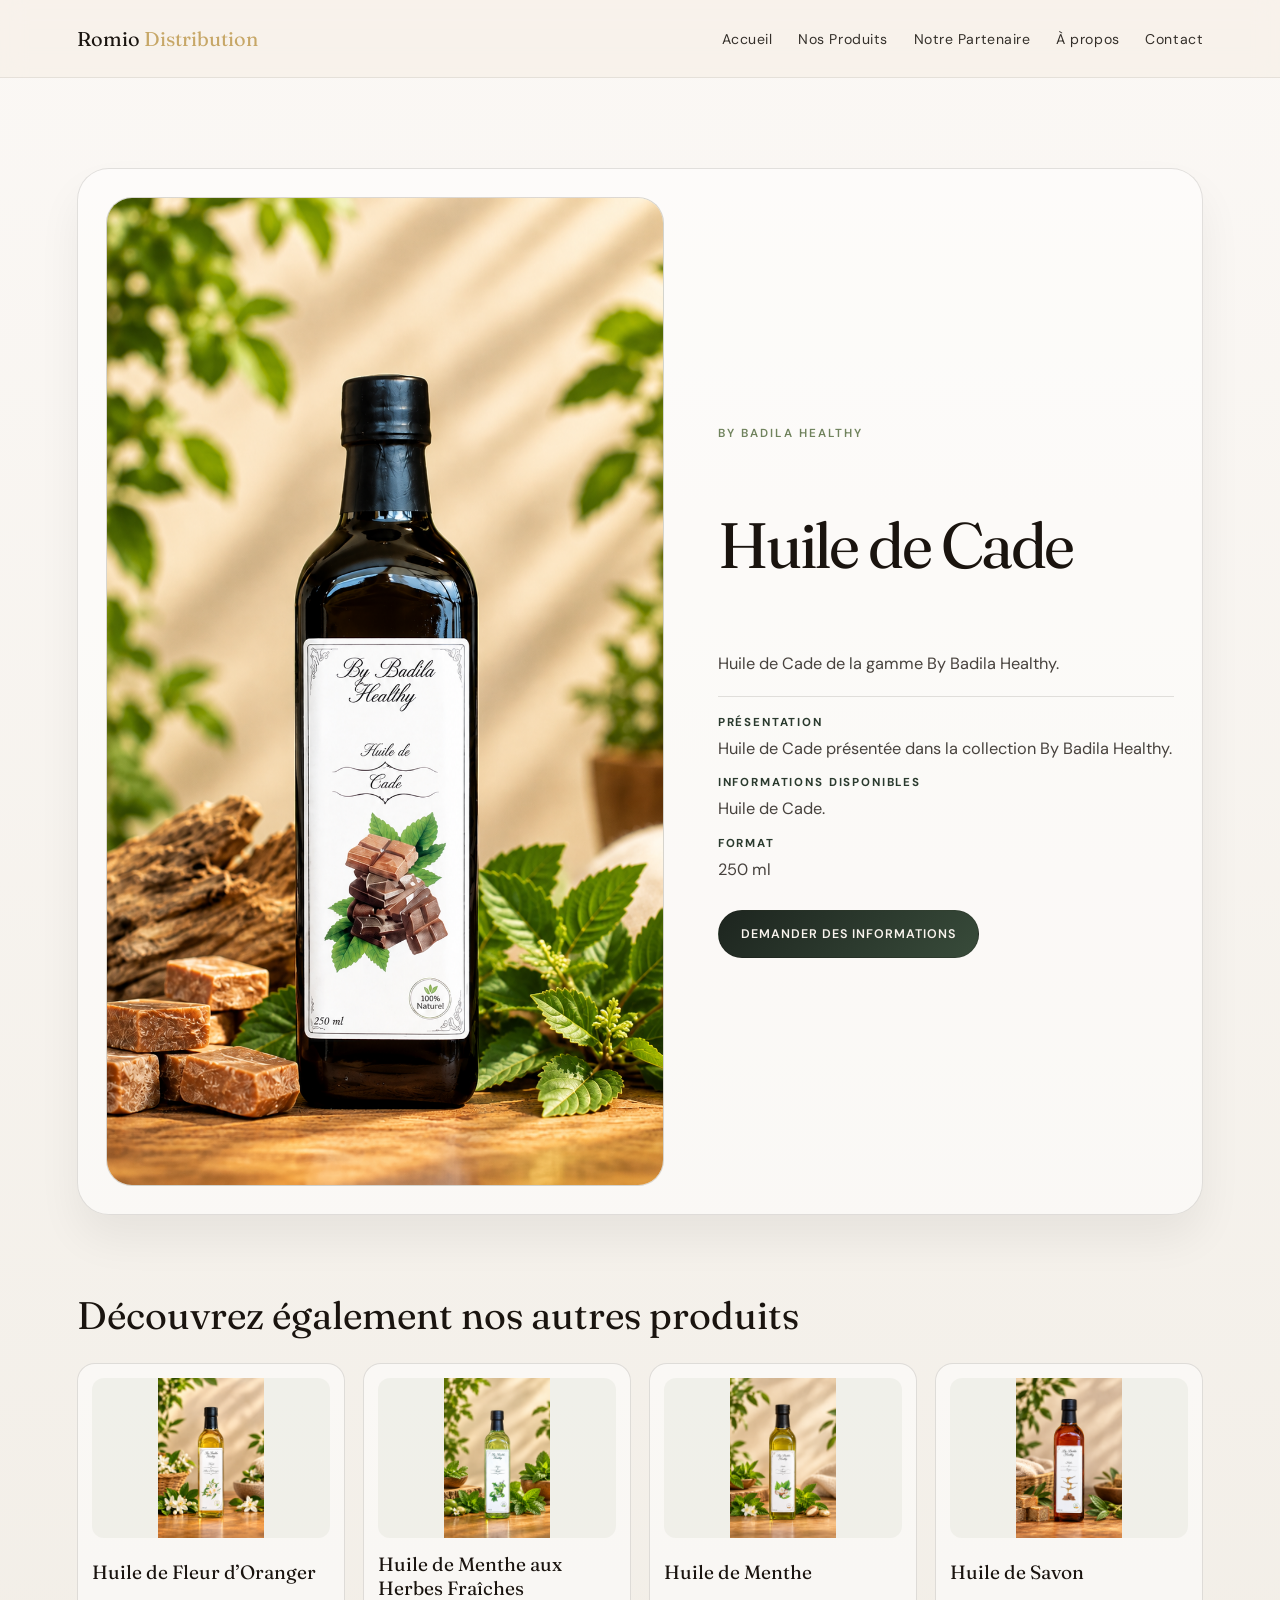
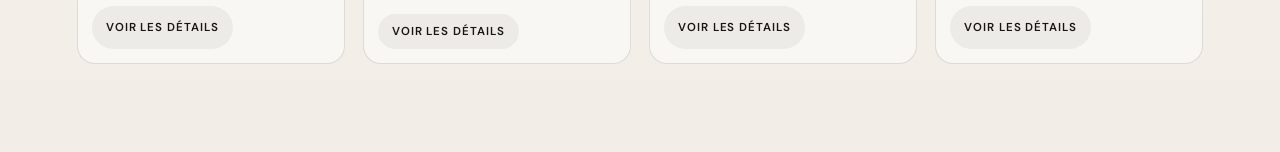
==== produit-detail.html @ a028b6a9 "Initial commit1" ====
<!DOCTYPE html>
<html lang="fr">
<head>
  <meta charset="UTF-8">
  <meta name="viewport" content="width=device-width, initial-scale=1.0">
  <title>Produit By Badila Healthy</title>
  <meta name="description" content="Détails d’un produit By Badila Healthy proposé par Romio Distribution.">
  <link rel="preconnect" href="https://fonts.googleapis.com">
  <link rel="preconnect" href="https://fonts.gstatic.com" crossorigin>
  <link href="https://fonts.googleapis.com/css2?family=Cinzel:wght@500;600;700&family=DM+Sans:wght@300;400;500;600;700&family=Fraunces:opsz,wght@9..144,400;9..144,500;9..144,600&display=swap" rel="stylesheet">
  <style>
    :root {
      color-scheme: light;
      --ink: #1a140f;
      --forest: #2a3a2e;
      --olive: #70835d;
      --sand: #f6efe7;
      --paper: #fbf8f3;
      --gold: #c7a767;
      --muted: #5c5852;
      --line: rgba(26, 19, 13, 0.12);
      --page-gutter: clamp(22px, 6vw, 90px);
      font-family: 'DM Sans', sans-serif;
      background: var(--paper);
      color: var(--ink);
    }
    * { box-sizing: border-box; }
    html { scroll-behavior: smooth; }
    body { margin: 0; min-width: 320px; background: linear-gradient(180deg, #fbf8f5 0%, #f2eee7 100%); color: var(--ink); }
    a { color: inherit; text-decoration: none; }
    img { max-width: 100%; display: block; }
    h1, h2, h3 { font-family: 'Fraunces', serif; font-weight: 400; }
    .site-nav {
      position: sticky;
      top: 0;
      z-index: 20;
      display: flex;
      align-items: center;
      justify-content: space-between;
      min-height: 78px;
      padding: 14px var(--page-gutter);
      border-bottom: 1px solid rgba(25, 20, 15, 0.08);
      background: rgba(247, 241, 234, 0.82);
      backdrop-filter: blur(12px);
      -webkit-backdrop-filter: blur(12px);
    }
    .brand { font-family: 'Fraunces', serif; font-size: 1.25rem; white-space: nowrap; }
    .brand span { color: var(--gold); }
    .nav-links { display: flex; align-items: center; gap: clamp(18px, 2vw, 30px); list-style: none; padding: 0; margin: 0; }
    .nav-links a {
      color: rgba(25, 20, 15, 0.88);
      font-size: .88rem;
      letter-spacing: .04em;
      transition: color 180ms ease;
    }
    .nav-links a:hover, .nav-links a:focus-visible { color: var(--forest); }

    .page-shell {
      max-width: 1280px;
      margin: 0 auto;
      padding: clamp(46px, 7vw, 94px) var(--page-gutter) 88px;
    }
    .detail-card {
      display: grid;
      grid-template-columns: minmax(0, 1.1fr) minmax(0, .9fr);
      gap: clamp(32px, 5vw, 54px);
      align-items: center;
      padding: clamp(20px, 3vw, 28px);
      border: 1px solid var(--line);
      border-radius: 32px;
      background: rgba(255,255,255,0.52);
      box-shadow: 0 24px 44px rgba(22, 18, 14, 0.06);
    }
    .detail-image {
      position: relative;
      overflow: hidden;
      border-radius: 26px;
      background: linear-gradient(135deg, rgba(122,143,104,0.12), rgba(199,167,103,0.08));
      border: 1px solid var(--line);
      min-height: clamp(360px, 42vw, 560px);
    }
    .detail-image img {
      width: 100%;
      height: 100%;
      object-fit: contain;
    }
    .detail-copy {
      display: grid;
      gap: 18px;
    }
    .detail-copy .eyebrow {
      color: var(--olive);
      font-size: .73rem;
      letter-spacing: .18em;
      text-transform: uppercase;
      font-weight: 600;
    }
    .detail-copy h1 {
      font-size: clamp(2.9rem, 5vw, 4.6rem);
      line-height: 1.02;
      letter-spacing: -.04em;
    }
    .detail-copy p {
      margin: 0;
      color: rgba(26, 20, 15, 0.8);
      font-size: 1.02rem;
      line-height: 1.8;
    }
    .detail-meta {
      display: grid;
      gap: 12px;
      padding: 18px 0 0;
      border-top: 1px solid var(--line);
    }
    .detail-meta strong {
      display: block;
      margin-bottom: 4px;
      color: var(--forest);
      font-size: .72rem;
      letter-spacing: .16em;
      text-transform: uppercase;
    }
    .detail-actions {
      display: flex;
      flex-wrap: wrap;
      gap: 14px;
      margin-top: 8px;
    }
    .primary-btn, .secondary-btn {
      display: inline-flex;
      align-items: center;
      justify-content: center;
      min-height: 48px;
      padding: 0 22px;
      border-radius: 999px;
      border: 1px solid rgba(26, 20, 15, 0.12);
      font-size: .78rem;
      font-weight: 600;
      letter-spacing: .08em;
      text-transform: uppercase;
      transition: transform 180ms ease, box-shadow 180ms ease;
    }
    .primary-btn {
      background: linear-gradient(135deg, #1d251f 0%, #384b3a 100%);
      color: #f9f4ee;
    }
    .secondary-btn {
      background: transparent;
      color: var(--ink);
    }
    .primary-btn:hover, .secondary-btn:hover, .primary-btn:focus-visible, .secondary-btn:focus-visible {
      transform: translateY(-1px);
      box-shadow: 0 12px 24px rgba(26, 20, 15, 0.08);
    }

    .related {
      margin-top: 76px;
    }
    .related h2 {
      font-size: clamp(2rem, 3vw, 2.8rem);
      margin-bottom: 24px;
    }
    .related-grid {
      display: grid;
      grid-template-columns: repeat(4, minmax(0, 1fr));
      gap: 18px;
    }
    .related-card {
      display: grid;
      gap: 14px;
      padding: 14px;
      border: 1px solid var(--line);
      border-radius: 18px;
      background: rgba(255,255,255,0.5);
      transition: transform 180ms ease, box-shadow 180ms ease;
    }
    .related-card:hover, .related-card:focus-visible {
      transform: translateY(-3px);
      box-shadow: 0 16px 24px rgba(22,18,14,0.06);
    }
    .related-card img {
      width: 100%;
      height: 160px;
      object-fit: contain;
      border-radius: 12px;
      background: rgba(122,143,104,0.08);
    }
    .related-card h3 {
      margin: 0;
      font-size: 1.2rem;
    }
    .related-card a {
      display: inline-flex;
      align-items: center;
      justify-content: center;
      width: fit-content;
      padding: 10px 14px;
      border-radius: 999px;
      background: rgba(25, 22, 17, 0.05);
      font-size: .72rem;
      letter-spacing: .08em;
      text-transform: uppercase;
      font-weight: 600;
    }

    @media (max-width: 980px) {
      .detail-card { grid-template-columns: 1fr; }
      .related-grid { grid-template-columns: repeat(2, minmax(0, 1fr)); }
    }
    @media (max-width: 640px) {
      .site-nav { flex-direction: column; min-height: auto; gap: 10px; padding-top: 16px; padding-bottom: 16px; }
      .nav-links { flex-wrap: wrap; justify-content: center; }
      .related-grid { grid-template-columns: 1fr; }
    }
  </style>
</head>
<body>
  <nav class="site-nav" aria-label="Navigation principale">
    <a class="brand" href="index.html#accueil">Romio <span>Distribution</span></a>
    <ul class="nav-links">
      <li><a href="index.html#accueil">Accueil</a></li>
      <li><a href="produits-by-badila.html">Nos Produits</a></li>
      <li><a href="index.html#partenaire">Notre Partenaire</a></li>
      <li><a href="index.html#histoire">À propos</a></li>
      <li><a href="index.html#contact">Contact</a></li>
    </ul>
  </nav>

  <main class="page-shell">
    <section class="detail-card" aria-live="polite">
      <div class="detail-image">
        <img id="productImage" src="imags/Huile de Cade.png" alt="Huile de Cade">
      </div>

      <div class="detail-copy">
        <span class="eyebrow">By Badila Healthy</span>
        <h1 id="productName">Produit</h1>
        <p id="productDescription"></p>

        <div class="detail-meta">
          <div>
            <strong>Présentation</strong>
            <p id="productIntro"></p>
          </div>
          <div>
            <strong>Informations disponibles</strong>
            <p id="productInfo"></p>
          </div>
          <div>
            <strong>Format</strong>
            <p id="productFormat"></p>
          </div>
        </div>

        <div class="detail-actions">
          <a class="primary-btn" href="mailto:contact@romio-distribution.com">Demander des informations</a>
        </div>
      </div>
    </section>

    <section class="related" aria-labelledby="related-title">
      <h2 id="related-title">Découvrez également nos autres produits</h2>
      <div class="related-grid" id="relatedGrid"></div>
    </section>
  </main>

  <script>
    const productData = {
      menthe: {
        name: 'Huile de Menthe aux Herbes Fraîches',
        description: 'Huile de Menthe aux Herbes Fraîches de By Badila Healthy.',
        intro: 'Huile de Menthe aux Herbes Fraîches présentée dans la collection By Badila Healthy.',
        info: 'Huile de Menthe aux Herbes Fraîches.',
        format: '250 ml',
        image: 'imags/Huile de menthe aux herbes fraîches.png'
      },
      'menthe-classique': {
        name: 'Huile de Menthe',
        description: 'Huile de Menthe de la gamme By Badila Healthy.',
        intro: 'Huile de Menthe présentée dans la collection By Badila Healthy.',
        info: 'Huile de Menthe.',
        format: '250 ml',
        image: 'imags/Huile de Menthe.png'
      },
      'fleur-oranger': {
        name: 'Huile de Fleur d’Oranger',
        description: 'Huile de Fleur d’Oranger de la gamme By Badila Healthy.',
        intro: 'Huile de Fleur d’Oranger présentée dans la collection By Badila Healthy.',
        info: 'Huile de Fleur d’Oranger.',
        format: '250 ml',
        image: 'imags/Huile de fleur d’oranger naturelle.png'
      },
      cade: {
        name: 'Huile de Cade',
        description: 'Huile de Cade de la gamme By Badila Healthy.',
        intro: 'Huile de Cade présentée dans la collection By Badila Healthy.',
        info: 'Huile de Cade.',
        format: '250 ml',
        image: 'imags/Huile de Cade.png'
      },
      savon: {
        name: 'Huile de Savon',
        description: 'Huile de Savon de la gamme By Badila Healthy.',
        intro: 'Huile de Savon présentée dans la collection By Badila Healthy.',
        info: 'Huile de Savon.',
        format: '250 ml',
        image: 'imags/Huile de Savon.png'
      }
    };

    const orderedKeys = ['cade', 'fleur-oranger', 'menthe', 'menthe-classique', 'savon'];
    const params = new URLSearchParams(window.location.search);
    const selected = params.get('product') || 'cade';
    const current = productData[selected] || productData.cade;

    document.getElementById('productName').textContent = current.name;
    document.getElementById('productDescription').textContent = current.description;
    document.getElementById('productIntro').textContent = current.intro;
    document.getElementById('productInfo').textContent = current.info;
    document.getElementById('productFormat').textContent = current.format;

    const image = document.getElementById('productImage');
    image.src = current.image;
    image.alt = current.name;

    const relatedGrid = document.getElementById('relatedGrid');
    orderedKeys.filter(key => key !== selected).forEach((key) => {
      const item = productData[key];
      const card = document.createElement('article');
      card.className = 'related-card';
      card.innerHTML = `
        <img src="${item.image}" alt="${item.name}">
        <h3>${item.name}</h3>
        <a href="produit-detail.html?product=${key}">Voir les détails</a>
      `;
      relatedGrid.appendChild(card);
    });
  </script>
</body>
</html>
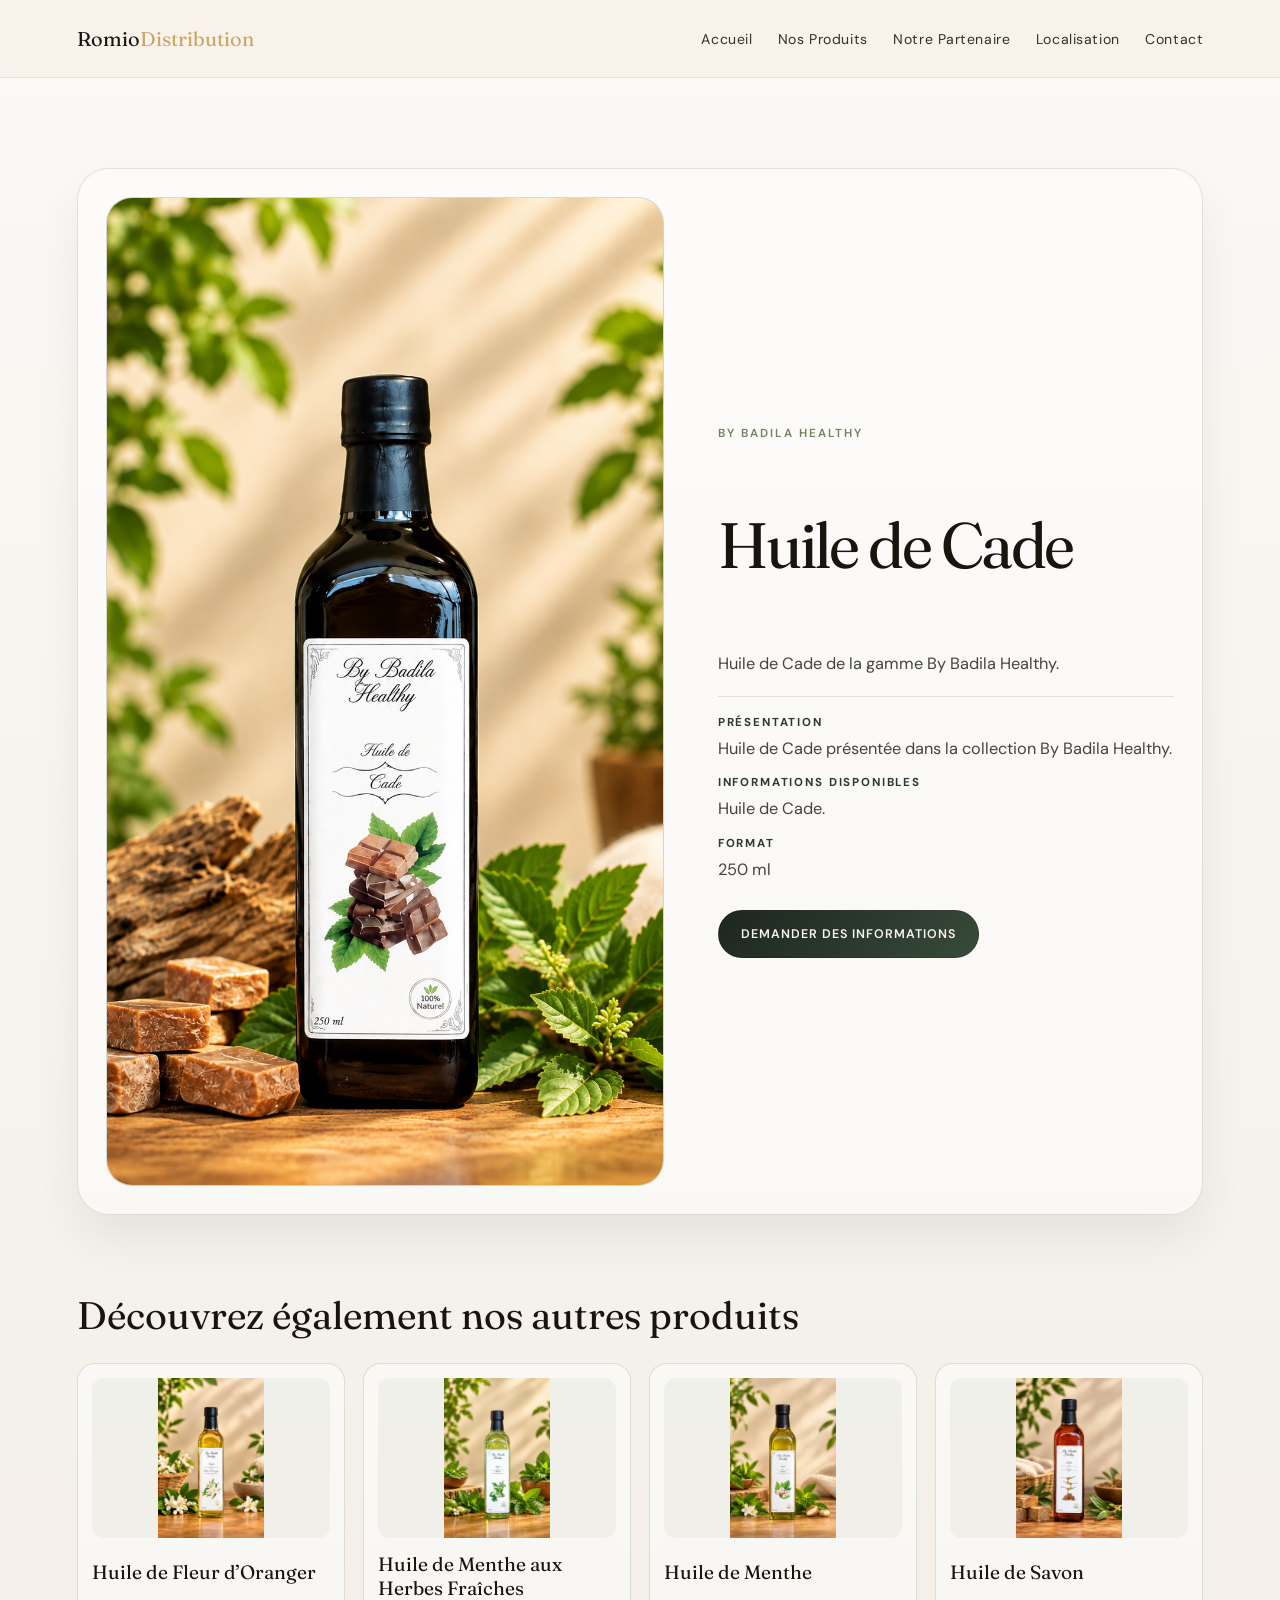
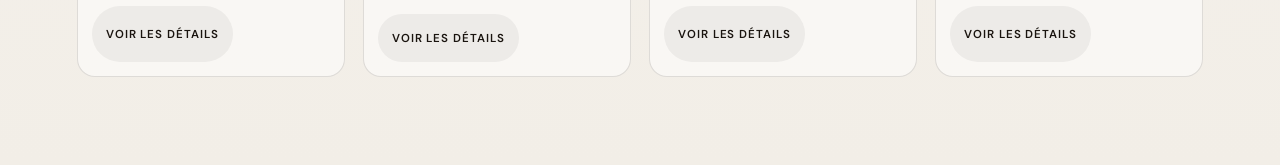
==== commit e5c931ae: "update website" ====
--- a/produit-detail.html
+++ b/produit-detail.html
@@ -2,7 +2,7 @@
 <html lang="fr">
 <head>
   <meta charset="UTF-8">
-  <meta name="viewport" content="width=device-width, initial-scale=1.0">
+  <meta name="viewport" content="width=device-width, initial-scale=1.0, viewport-fit=cover">
   <title>Produit By Badila Healthy</title>
   <meta name="description" content="Détails d’un produit By Badila Healthy proposé par Romio Distribution.">
   <link rel="preconnect" href="https://fonts.googleapis.com">
@@ -213,15 +213,19 @@
       .related-grid { grid-template-columns: 1fr; }
     }
   </style>
+  <link rel="stylesheet" href="site-nav.css">
 </head>
 <body>
   <nav class="site-nav" aria-label="Navigation principale">
     <a class="brand" href="index.html#accueil">Romio <span>Distribution</span></a>
-    <ul class="nav-links">
+    <button class="nav-toggle" type="button" aria-label="Ouvrir le menu" aria-expanded="false" aria-controls="navLinks">
+      <span></span><span></span><span></span>
+    </button>
+    <ul class="nav-links" id="navLinks">
       <li><a href="index.html#accueil">Accueil</a></li>
       <li><a href="produits-by-badila.html">Nos Produits</a></li>
       <li><a href="index.html#partenaire">Notre Partenaire</a></li>
-      <li><a href="index.html#histoire">À propos</a></li>
+      <li><a href="index.html#localisation">Localisation</a></li>
       <li><a href="index.html#contact">Contact</a></li>
     </ul>
   </nav>
@@ -336,5 +340,6 @@
       relatedGrid.appendChild(card);
     });
   </script>
+  <script src="site-nav.js" defer></script>
 </body>
 </html>
--- a/site-nav.css
+++ b/site-nav.css
@@ -0,0 +1,92 @@
+.nav-toggle {
+  display: none;
+  position: relative;
+  z-index: 2;
+  flex: 0 0 48px;
+  width: 48px;
+  height: 48px;
+  place-items: center;
+  grid-template-rows: repeat(3, 1px);
+  gap: 5px;
+  border: 0;
+  background: none;
+  color: inherit;
+  cursor: pointer;
+  -webkit-tap-highlight-color: transparent;
+}
+.nav-toggle span {
+  grid-column: 1;
+  width: 18px;
+  height: 1px;
+  background: currentColor;
+  transition: transform 180ms ease, opacity 180ms ease;
+}
+.nav-toggle[aria-expanded="true"] span:first-child { transform: translateY(6px) rotate(45deg); }
+.nav-toggle[aria-expanded="true"] span:nth-child(2) { opacity: 0; }
+.nav-toggle[aria-expanded="true"] span:last-child { transform: translateY(-6px) rotate(-45deg); }
+.nav-toggle:active { opacity: .72; }
+.site-nav .brand { display: inline-flex; align-items: center; min-height: 48px; }
+.nav-links a { display: flex; align-items: center; min-height: 44px; }
+.product-link, .related-card a { min-height: 48px; }
+a:active, button:active { opacity: .82; }
+
+@media (max-width: 900px) {
+  .site-nav {
+    flex-direction: row;
+    justify-content: space-between;
+    min-height: 70px;
+    gap: 12px;
+    padding-top: calc(14px + env(safe-area-inset-top, 0px));
+    background: var(--mobile-nav-background, var(--paper));
+    backdrop-filter: none;
+    -webkit-backdrop-filter: none;
+  }
+  .nav-toggle { display: grid; }
+  .nav-links {
+    position: fixed;
+    inset: env(safe-area-inset-top, 0px) 0 env(safe-area-inset-bottom, 0px) auto;
+    z-index: 1;
+    display: flex;
+    flex-direction: column;
+    align-items: stretch;
+    justify-content: center;
+    gap: clamp(8px, 3vh, 22px);
+    width: min(82vw, 360px);
+    max-height: 100vh;
+    max-height: 100dvh;
+    margin: 0;
+    padding: max(24px, env(safe-area-inset-top, 0px)) 24px max(24px, env(safe-area-inset-bottom, 0px));
+    overflow-y: auto;
+    overscroll-behavior: contain;
+    background: var(--mobile-menu-background, var(--paper));
+    transform: translateX(100%);
+    visibility: hidden;
+    pointer-events: none;
+    transition: transform 240ms ease;
+  }
+  .nav-links.open {
+    transform: translateX(0);
+    visibility: visible;
+    pointer-events: auto;
+    transition-delay: 0s;
+  }
+  .nav-links a {
+    display: flex;
+    align-items: center;
+    min-height: 48px;
+    padding: 8px 4px;
+    color: var(--mobile-nav-color, var(--ink));
+    font-size: clamp(1rem, 5vw, 1.25rem);
+    -webkit-tap-highlight-color: transparent;
+  }
+  .nav-links a:active { opacity: .72; }
+  body.menu-open { overflow: hidden; }
+}
+
+@media (max-width: 900px) and (max-height: 500px) and (orientation: landscape) {
+  .nav-links { gap: 8px; padding-block: 12px; }
+}
+
+@media (prefers-reduced-motion: reduce) {
+  .nav-toggle span, .nav-links { transition-duration: .01ms; }
+}
